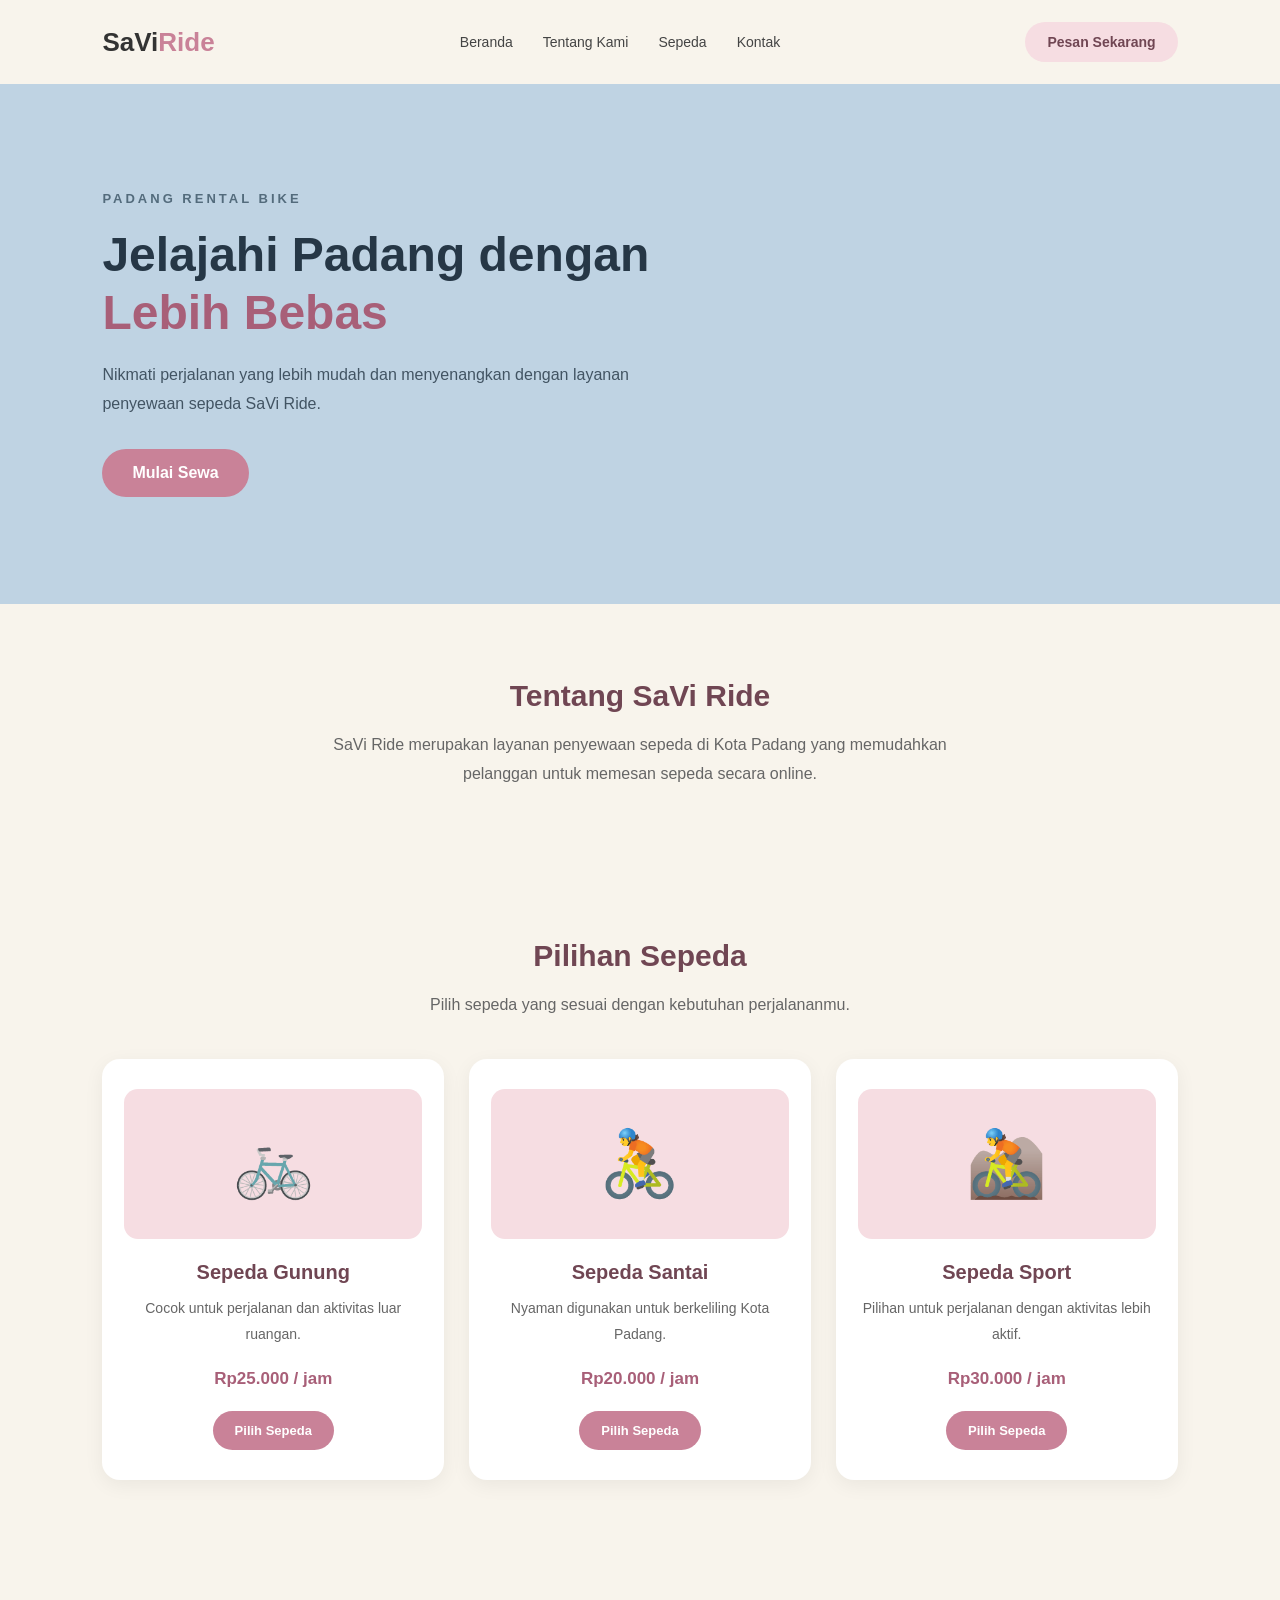
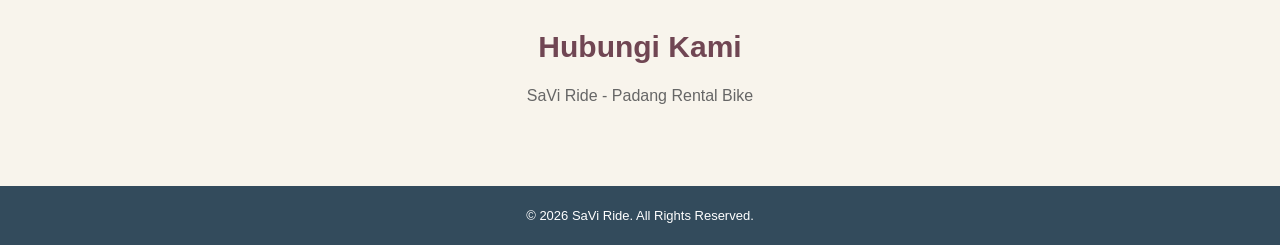
==== index.html @ 88483ccf "Membuat tampilan awal website SaVi Ride" ====
<!DOCTYPE html>
<html lang="id">
<head>
    <meta charset="UTF-8">
    <meta name="viewport" content="width=device-width, initial-scale=1.0">
    <title>SaVi Ride - Padang Rental Bike</title>
    <link rel="stylesheet" href="css/style.css">
</head>
<body>

    <!-- Navbar -->
    <header class="navbar">
        <div class="logo">SaVi<span>Ride</span></div>

        <nav>
            <a href="#beranda">Beranda</a>
            <a href="#tentang">Tentang Kami</a>
            <a href="#sepeda">Sepeda</a>
            <a href="#kontak">Kontak</a>
        </nav>

        <a href="#sepeda" class="btn-login">Pesan Sekarang</a>
    </header>

    <!-- Halaman Beranda -->
    <main>
        <section class="hero" id="beranda">
            <div class="hero-content">
                <p class="subtitle">PADANG RENTAL BIKE</p>

                <h1>Jelajahi Padang dengan <span>Lebih Bebas</span></h1>

                <p class="description">
                    Nikmati perjalanan yang lebih mudah dan menyenangkan
                    dengan layanan penyewaan sepeda SaVi Ride.
                </p>

                <a href="#sepeda" class="btn-primary">Mulai Sewa</a>
            </div>
        </section>

        <!-- Tentang Kami -->
        <section class="about" id="tentang">
            <h2>Tentang SaVi Ride</h2>
            <p>
                SaVi Ride merupakan layanan penyewaan sepeda di Kota Padang
                yang memudahkan pelanggan untuk memesan sepeda secara online.
            </p>
        </section>

        
<section class="bikes" id="sepeda">
    <h2>Pilihan Sepeda</h2>
    <p>Pilih sepeda yang sesuai dengan kebutuhan perjalananmu.</p>

    <div class="bike-container">

        <div class="bike-card">
            <div class="bike-image">🚲</div>
            <h3>Sepeda Gunung</h3>
            <p>Cocok untuk perjalanan dan aktivitas luar ruangan.</p>
            <h4>Rp25.000 / jam</h4>
            <a href="#" class="btn-primary">Pilih Sepeda</a>
        </div>

        <div class="bike-card">
            <div class="bike-image">🚴</div>
            <h3>Sepeda Santai</h3>
            <p>Nyaman digunakan untuk berkeliling Kota Padang.</p>
            <h4>Rp20.000 / jam</h4>
            <a href="#" class="btn-primary">Pilih Sepeda</a>
        </div>

        <div class="bike-card">
            <div class="bike-image">🚵</div>
            <h3>Sepeda Sport</h3>
            <p>Pilihan untuk perjalanan dengan aktivitas lebih aktif.</p>
            <h4>Rp30.000 / jam</h4>
            <a href="#" class="btn-primary">Pilih Sepeda</a>
        </div>

    </div>
</section>


        <!-- Kontak -->
        <section class="contact" id="kontak">
            <h2>Hubungi Kami</h2>
            <p>SaVi Ride - Padang Rental Bike</p>
        </section>
    </main>

    <footer>
        <p>&copy; 2026 SaVi Ride. All Rights Reserved.</p>
    </footer>

    <script src="js/script.js"></script>
</body>
</html>
---- css/style.css ----
/* Pengaturan Dasar */
* {
    margin: 0;
    padding: 0;
    box-sizing: border-box;
    scroll-behavior: smooth;
}

body {
    font-family: Arial, sans-serif;
    background-color: #F8F4EC;
    color: #333333;
}

/* Navbar */
.navbar {
    display: flex;
    justify-content: space-between;
    align-items: center;
    padding: 22px 8%;
    background-color: #F8F4EC;
}

.logo {
    font-size: 26px;
    font-weight: bold;
    color: #333333;
}

.logo span {
    color: #C98298;
}

.navbar nav {
    display: flex;
    gap: 30px;
}

.navbar nav a {
    text-decoration: none;
    color: #444444;
    font-size: 14px;
}

.navbar nav a:hover {
    color: #C98298;
}

.btn-login {
    background-color: #F6DDE2;
    color: #704653;
    padding: 12px 22px;
    border-radius: 25px;
    text-decoration: none;
    font-size: 14px;
    font-weight: bold;
}

/* Hero */
.hero {
    min-height: 520px;
    display: flex;
    align-items: center;
    padding: 80px 8%;
    background-color: #BFD3E3;
}

.hero-content {
    max-width: 600px;
}

.subtitle {
    color: #536B7C;
    font-size: 13px;
    font-weight: bold;
    letter-spacing: 3px;
    margin-bottom: 20px;
}

.hero h1 {
    font-size: 48px;
    line-height: 1.2;
    margin-bottom: 20px;
    color: #263746;
}

.hero h1 span {
    color: #A85F78;
}

.description {
    font-size: 16px;
    line-height: 1.8;
    color: #425463;
    margin-bottom: 30px;
}

.btn-primary {
    display: inline-block;
    background-color: #C98298;
    color: white;
    padding: 15px 30px;
    border-radius: 30px;
    text-decoration: none;
    font-weight: bold;
}

.btn-primary:hover,
.btn-login:hover {
    opacity: 0.8;
}

/* Tentang Kami */
.about,
.bikes,
.contact {
    padding: 75px 8%;
    text-align: center;
}

.about h2,
.bikes h2,
.contact h2 {
    font-size: 30px;
    margin-bottom: 18px;
    color: #704653;
}

.about p,
.bikes p,
.contact p {
    max-width: 650px;
    margin: auto;
    line-height: 1.8;
    color: #666666;
}

/* Footer */
footer {
    background-color: #334B5C;
    color: white;
    text-align: center;
    padding: 22px;
    font-size: 13px;
}


/* Kartu Pilihan Sepeda */
.bikes {
    background-color: #F8F4EC;
}

.bike-container {
    display: grid;
    grid-template-columns: repeat(3, 1fr);
    gap: 25px;
    margin-top: 40px;
}

.bike-card {
    background-color: white;
    padding: 30px 22px;
    border-radius: 18px;
    box-shadow: 0 5px 20px rgba(0, 0, 0, 0.06);
    transition: transform 0.3s ease;
}

.bike-card:hover {
    transform: translateY(-8px);
}

.bike-image {
    background-color: #F6DDE2;
    height: 150px;
    display: flex;
    align-items: center;
    justify-content: center;
    border-radius: 14px;
    font-size: 65px;
    margin-bottom: 22px;
}

.bike-card h3 {
    color: #704653;
    font-size: 20px;
    margin-bottom: 12px;
}

.bike-card p {
    font-size: 14px;
    min-height: 55px;
    margin-bottom: 18px;
}

.bike-card h4 {
    color: #A85F78;
    font-size: 17px;
    margin-bottom: 22px;
}

.bike-card .btn-primary {
    font-size: 13px;
    padding: 12px 22px;
}

/* Tampilan HP */
@media (max-width: 768px) {
    .bike-container {
        grid-template-columns: 1fr;
    }

    .navbar {
        flex-direction: column;
        gap: 20px;
    }

    .navbar nav {
        flex-wrap: wrap;
        justify-content: center;
        gap: 15px;
    }

    .hero h1 {
        font-size: 34px;
    }
}
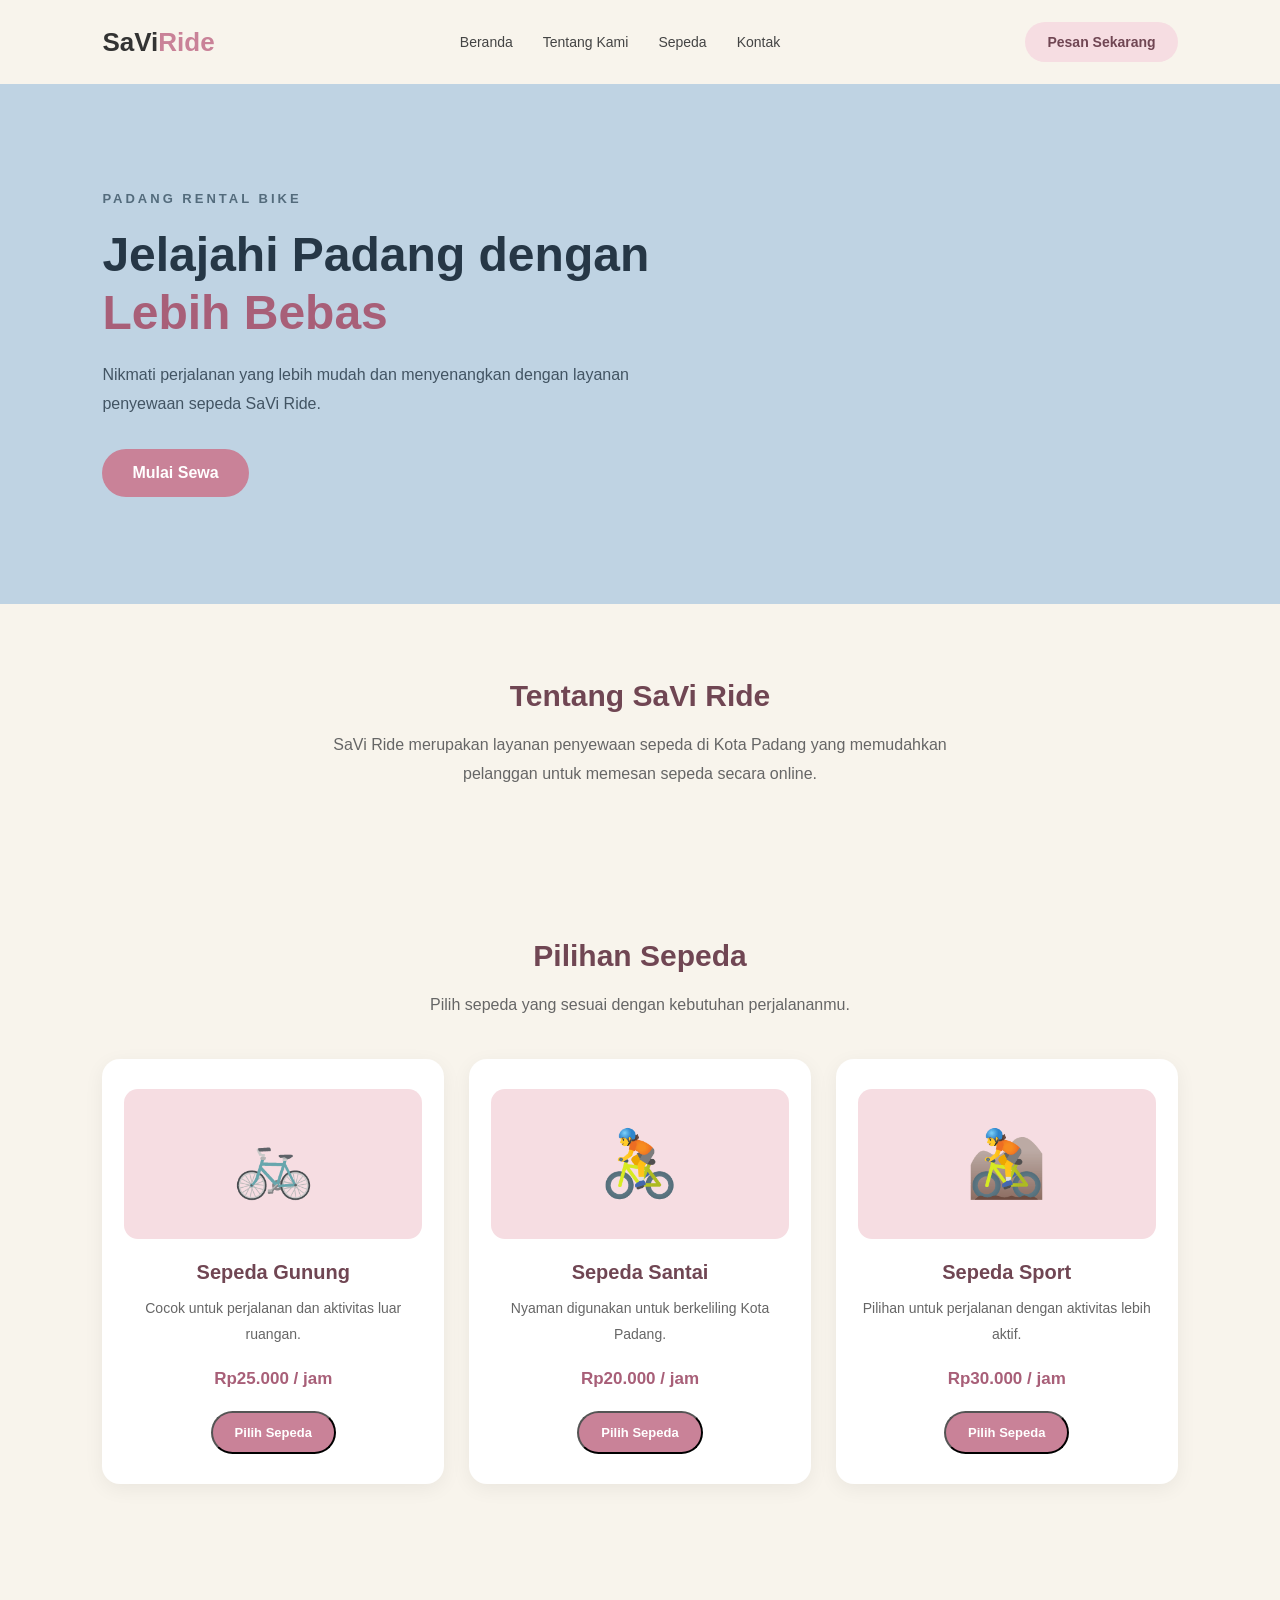
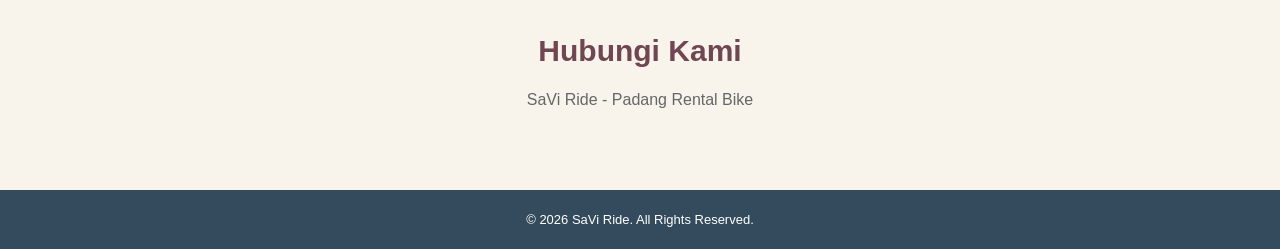
==== commit 073630fb: "Refactor HTML structure and improve readability" ====
--- a/index.html
+++ b/index.html
@@ -23,13 +23,17 @@
         <a href="#sepeda" class="btn-login">Pesan Sekarang</a>
     </header>
 
-    <!-- Halaman Beranda -->
     <main>
+
+        <!-- Beranda -->
         <section class="hero" id="beranda">
             <div class="hero-content">
                 <p class="subtitle">PADANG RENTAL BIKE</p>
 
-                <h1>Jelajahi Padang dengan <span>Lebih Bebas</span></h1>
+                <h1>
+                    Jelajahi Padang dengan
+                    <span>Lebih Bebas</span>
+                </h1>
 
                 <p class="description">
                     Nikmati perjalanan yang lebih mudah dan menyenangkan
@@ -43,58 +47,93 @@
         <!-- Tentang Kami -->
         <section class="about" id="tentang">
             <h2>Tentang SaVi Ride</h2>
+
             <p>
                 SaVi Ride merupakan layanan penyewaan sepeda di Kota Padang
                 yang memudahkan pelanggan untuk memesan sepeda secara online.
             </p>
         </section>
 
-        
-<section class="bikes" id="sepeda">
-    <h2>Pilihan Sepeda</h2>
-    <p>Pilih sepeda yang sesuai dengan kebutuhan perjalananmu.</p>
+        <!-- Pilihan Sepeda -->
+        <section class="bikes" id="sepeda">
+            <h2>Pilihan Sepeda</h2>
 
-    <div class="bike-container">
+            <p>
+                Pilih sepeda yang sesuai dengan kebutuhan perjalananmu.
+            </p>
 
-        <div class="bike-card">
-            <div class="bike-image">🚲</div>
-            <h3>Sepeda Gunung</h3>
-            <p>Cocok untuk perjalanan dan aktivitas luar ruangan.</p>
-            <h4>Rp25.000 / jam</h4>
-            <a href="#" class="btn-primary">Pilih Sepeda</a>
-        </div>
+            <div class="bike-container">
 
-        <div class="bike-card">
-            <div class="bike-image">🚴</div>
-            <h3>Sepeda Santai</h3>
-            <p>Nyaman digunakan untuk berkeliling Kota Padang.</p>
-            <h4>Rp20.000 / jam</h4>
-            <a href="#" class="btn-primary">Pilih Sepeda</a>
-        </div>
+                <!-- Sepeda Gunung -->
+                <div class="bike-card">
+                    <div class="bike-image">🚲</div>
 
-        <div class="bike-card">
-            <div class="bike-image">🚵</div>
-            <h3>Sepeda Sport</h3>
-            <p>Pilihan untuk perjalanan dengan aktivitas lebih aktif.</p>
-            <h4>Rp30.000 / jam</h4>
-            <a href="#" class="btn-primary">Pilih Sepeda</a>
-        </div>
+                    <h3>Sepeda Gunung</h3>
 
-    </div>
-</section>
+                    <p>
+                        Cocok untuk perjalanan dan aktivitas luar ruangan.
+                    </p>
 
+                    <h4>Rp25.000 / jam</h4>
+
+                    <button type="button" class="btn-primary">
+                        Pilih Sepeda
+                    </button>
+                </div>
+
+                <!-- Sepeda Santai -->
+                <div class="bike-card">
+                    <div class="bike-image">🚴</div>
+
+                    <h3>Sepeda Santai</h3>
+
+                    <p>
+                        Nyaman digunakan untuk berkeliling Kota Padang.
+                    </p>
+
+                    <h4>Rp20.000 / jam</h4>
+
+                    <button type="button" class="btn-primary">
+                        Pilih Sepeda
+                    </button>
+                </div>
+
+                <!-- Sepeda Sport -->
+                <div class="bike-card">
+                    <div class="bike-image">🚵</div>
+
+                    <h3>Sepeda Sport</h3>
+
+                    <p>
+                        Pilihan untuk perjalanan dengan aktivitas lebih aktif.
+                    </p>
+
+                    <h4>Rp30.000 / jam</h4>
+
+                    <button type="button" class="btn-primary">
+                        Pilih Sepeda
+                    </button>
+                </div>
+
+            </div>
+        </section>
 
         <!-- Kontak -->
         <section class="contact" id="kontak">
             <h2>Hubungi Kami</h2>
+
             <p>SaVi Ride - Padang Rental Bike</p>
         </section>
+
     </main>
 
+    <!-- Footer -->
     <footer>
         <p>&copy; 2026 SaVi Ride. All Rights Reserved.</p>
     </footer>
 
+    <!-- JavaScript -->
     <script src="js/script.js"></script>
+
 </body>
 </html>
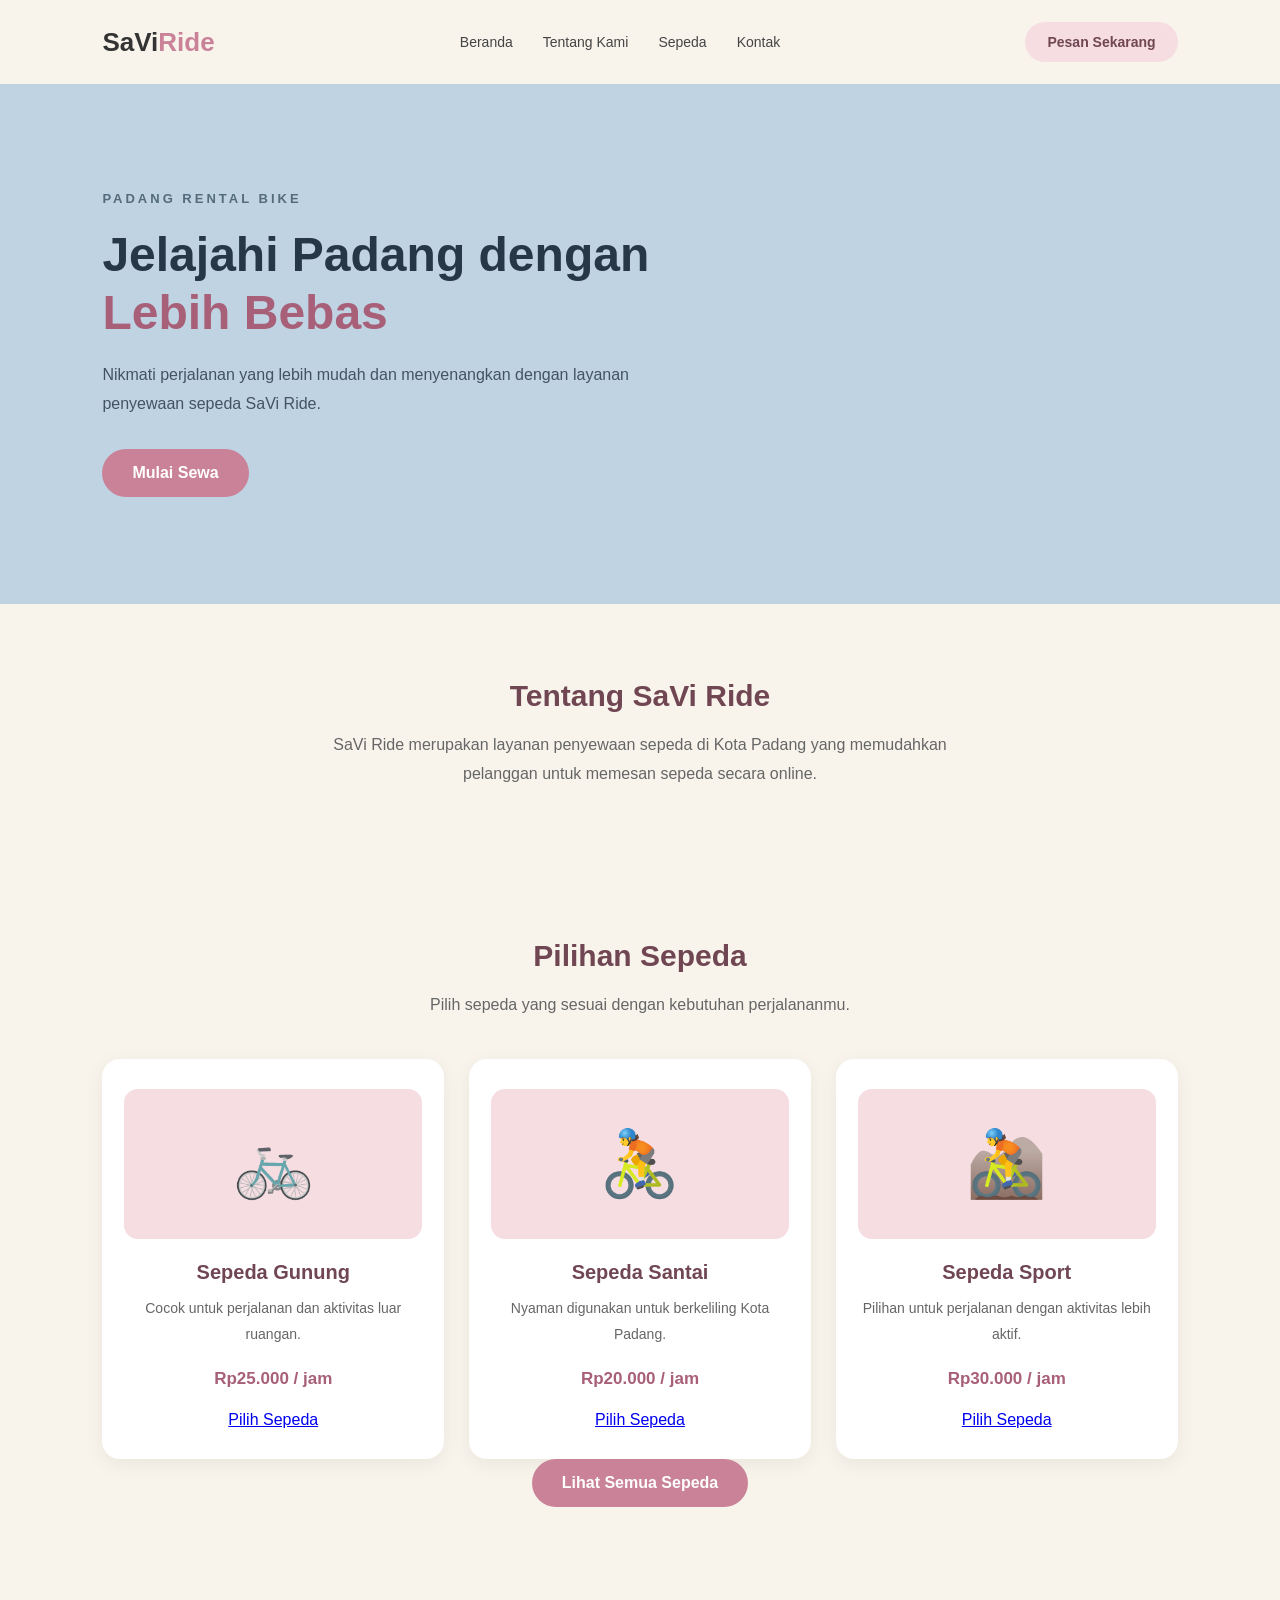
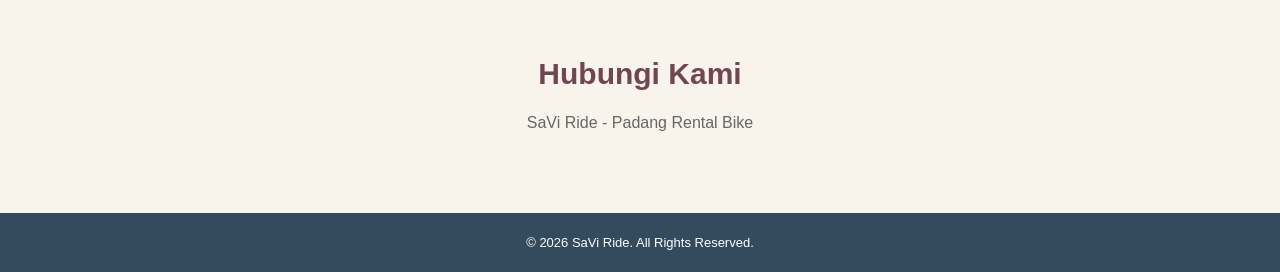
==== commit 9ed047f0: "Add files via upload" ====
--- a/index.html
+++ b/index.html
@@ -1,139 +1,192 @@
-
-<!DOCTYPE html>
-<html lang="id">
-<head>
-    <meta charset="UTF-8">
-    <meta name="viewport" content="width=device-width, initial-scale=1.0">
-    <title>SaVi Ride - Padang Rental Bike</title>
-    <link rel="stylesheet" href="css/style.css">
-</head>
-<body>
-
-    <!-- Navbar -->
-    <header class="navbar">
-        <div class="logo">SaVi<span>Ride</span></div>
-
-        <nav>
-            <a href="#beranda">Beranda</a>
-            <a href="#tentang">Tentang Kami</a>
-            <a href="#sepeda">Sepeda</a>
-            <a href="#kontak">Kontak</a>
-        </nav>
-
-        <a href="#sepeda" class="btn-login">Pesan Sekarang</a>
-    </header>
-
-    <main>
-
-        <!-- Beranda -->
-        <section class="hero" id="beranda">
-            <div class="hero-content">
-                <p class="subtitle">PADANG RENTAL BIKE</p>
-
-                <h1>
-                    Jelajahi Padang dengan
-                    <span>Lebih Bebas</span>
-                </h1>
-
-                <p class="description">
-                    Nikmati perjalanan yang lebih mudah dan menyenangkan
-                    dengan layanan penyewaan sepeda SaVi Ride.
-                </p>
-
-                <a href="#sepeda" class="btn-primary">Mulai Sewa</a>
-            </div>
-        </section>
-
-        <!-- Tentang Kami -->
-        <section class="about" id="tentang">
-            <h2>Tentang SaVi Ride</h2>
-
-            <p>
-                SaVi Ride merupakan layanan penyewaan sepeda di Kota Padang
-                yang memudahkan pelanggan untuk memesan sepeda secara online.
-            </p>
-        </section>
-
-        <!-- Pilihan Sepeda -->
-        <section class="bikes" id="sepeda">
-            <h2>Pilihan Sepeda</h2>
-
-            <p>
-                Pilih sepeda yang sesuai dengan kebutuhan perjalananmu.
-            </p>
-
-            <div class="bike-container">
-
-                <!-- Sepeda Gunung -->
-                <div class="bike-card">
-                    <div class="bike-image">🚲</div>
-
-                    <h3>Sepeda Gunung</h3>
-
-                    <p>
-                        Cocok untuk perjalanan dan aktivitas luar ruangan.
-                    </p>
-
-                    <h4>Rp25.000 / jam</h4>
-
-                    <button type="button" class="btn-primary">
-                        Pilih Sepeda
-                    </button>
-                </div>
-
-                <!-- Sepeda Santai -->
-                <div class="bike-card">
-                    <div class="bike-image">🚴</div>
-
-                    <h3>Sepeda Santai</h3>
-
-                    <p>
-                        Nyaman digunakan untuk berkeliling Kota Padang.
-                    </p>
-
-                    <h4>Rp20.000 / jam</h4>
-
-                    <button type="button" class="btn-primary">
-                        Pilih Sepeda
-                    </button>
-                </div>
-
-                <!-- Sepeda Sport -->
-                <div class="bike-card">
-                    <div class="bike-image">🚵</div>
-
-                    <h3>Sepeda Sport</h3>
-
-                    <p>
-                        Pilihan untuk perjalanan dengan aktivitas lebih aktif.
-                    </p>
-
-                    <h4>Rp30.000 / jam</h4>
-
-                    <button type="button" class="btn-primary">
-                        Pilih Sepeda
-                    </button>
-                </div>
-
-            </div>
-        </section>
-
-        <!-- Kontak -->
-        <section class="contact" id="kontak">
-            <h2>Hubungi Kami</h2>
-
-            <p>SaVi Ride - Padang Rental Bike</p>
-        </section>
-
-    </main>
-
-    <!-- Footer -->
-    <footer>
-        <p>&copy; 2026 SaVi Ride. All Rights Reserved.</p>
-    </footer>
-
-    <!-- JavaScript -->
-    <script src="js/script.js"></script>
-
-</body>
-</html>
+
+<!DOCTYPE html>
+<html lang="id">
+<head>
+    <meta charset="UTF-8">
+    <meta name="viewport" content="width=device-width, initial-scale=1.0">
+
+    <title>SaVi Ride - Padang Rental Bike</title>
+
+    <link rel="stylesheet" href="css/style.css">
+</head>
+
+<body>
+
+    <!-- Navbar -->
+    <header class="navbar">
+
+        <div class="logo">
+            SaVi<span>Ride</span>
+        </div>
+
+        <nav>
+            <a href="#beranda">Beranda</a>
+            <a href="#tentang">Tentang Kami</a>
+            <a href="#sepeda">Sepeda</a>
+            <a href="#kontak">Kontak</a>
+        </nav>
+
+        <a href="sepeda.html" class="btn-login">
+            Pesan Sekarang
+        </a>
+
+    </header>
+
+
+    <main>
+
+        <!-- Beranda -->
+        <section class="hero" id="beranda">
+
+            <div class="hero-content">
+
+                <p class="subtitle">
+                    PADANG RENTAL BIKE
+                </p>
+
+                <h1>
+                    Jelajahi Padang dengan
+                    <span>Lebih Bebas</span>
+                </h1>
+
+                <p class="description">
+                    Nikmati perjalanan yang lebih mudah dan menyenangkan
+                    dengan layanan penyewaan sepeda SaVi Ride.
+                </p>
+
+                <a href="sepeda.html" class="btn-primary">
+                    Mulai Sewa
+                </a>
+
+            </div>
+
+        </section>
+
+
+        <!-- Tentang Kami -->
+        <section class="about" id="tentang">
+
+            <h2>Tentang SaVi Ride</h2>
+
+            <p>
+                SaVi Ride merupakan layanan penyewaan sepeda di Kota Padang
+                yang memudahkan pelanggan untuk memesan sepeda secara online.
+            </p>
+
+        </section>
+
+
+        <!-- Pilihan Sepeda -->
+        <section class="bikes" id="sepeda">
+
+            <h2>Pilihan Sepeda</h2>
+
+            <p>
+                Pilih sepeda yang sesuai dengan kebutuhan perjalananmu.
+            </p>
+
+            <div class="bike-container">
+
+                <!-- Sepeda Gunung -->
+                <div class="bike-card">
+
+                    <div class="bike-image">
+                        🚲
+                    </div>
+
+                    <h3>Sepeda Gunung</h3>
+
+                    <p>
+                        Cocok untuk perjalanan dan aktivitas luar ruangan.
+                    </p>
+
+                    <h4>Rp25.000 / jam</h4>
+
+                    <a href="sepeda.html" class="bike-link">
+                        Pilih Sepeda
+                    </a>
+
+                </div>
+
+
+                <!-- Sepeda Santai -->
+                <div class="bike-card">
+
+                    <div class="bike-image">
+                        🚴
+                    </div>
+
+                    <h3>Sepeda Santai</h3>
+
+                    <p>
+                        Nyaman digunakan untuk berkeliling Kota Padang.
+                    </p>
+
+                    <h4>Rp20.000 / jam</h4>
+
+                    <a href="sepeda.html" class="bike-link">
+                        Pilih Sepeda
+                    </a>
+
+                </div>
+
+
+                <!-- Sepeda Sport -->
+                <div class="bike-card">
+
+                    <div class="bike-image">
+                        🚵
+                    </div>
+
+                    <h3>Sepeda Sport</h3>
+
+                    <p>
+                        Pilihan untuk perjalanan dengan aktivitas lebih aktif.
+                    </p>
+
+                    <h4>Rp30.000 / jam</h4>
+
+                    <a href="sepeda.html" class="bike-link">
+                        Pilih Sepeda
+                    </a>
+
+                </div>
+
+            </div>
+
+            <a href="sepeda.html" class="btn-primary">
+                Lihat Semua Sepeda
+            </a>
+
+        </section>
+
+
+        <!-- Kontak -->
+        <section class="contact" id="kontak">
+
+            <h2>Hubungi Kami</h2>
+
+            <p>
+                SaVi Ride - Padang Rental Bike
+            </p>
+
+        </section>
+
+    </main>
+
+
+    <!-- Footer -->
+    <footer>
+
+        <p>
+            &copy; 2026 SaVi Ride. All Rights Reserved.
+        </p>
+
+    </footer>
+
+
+    <!-- JavaScript -->
+    <script src="js/script.js"></script>
+
+</body>
+</html>
